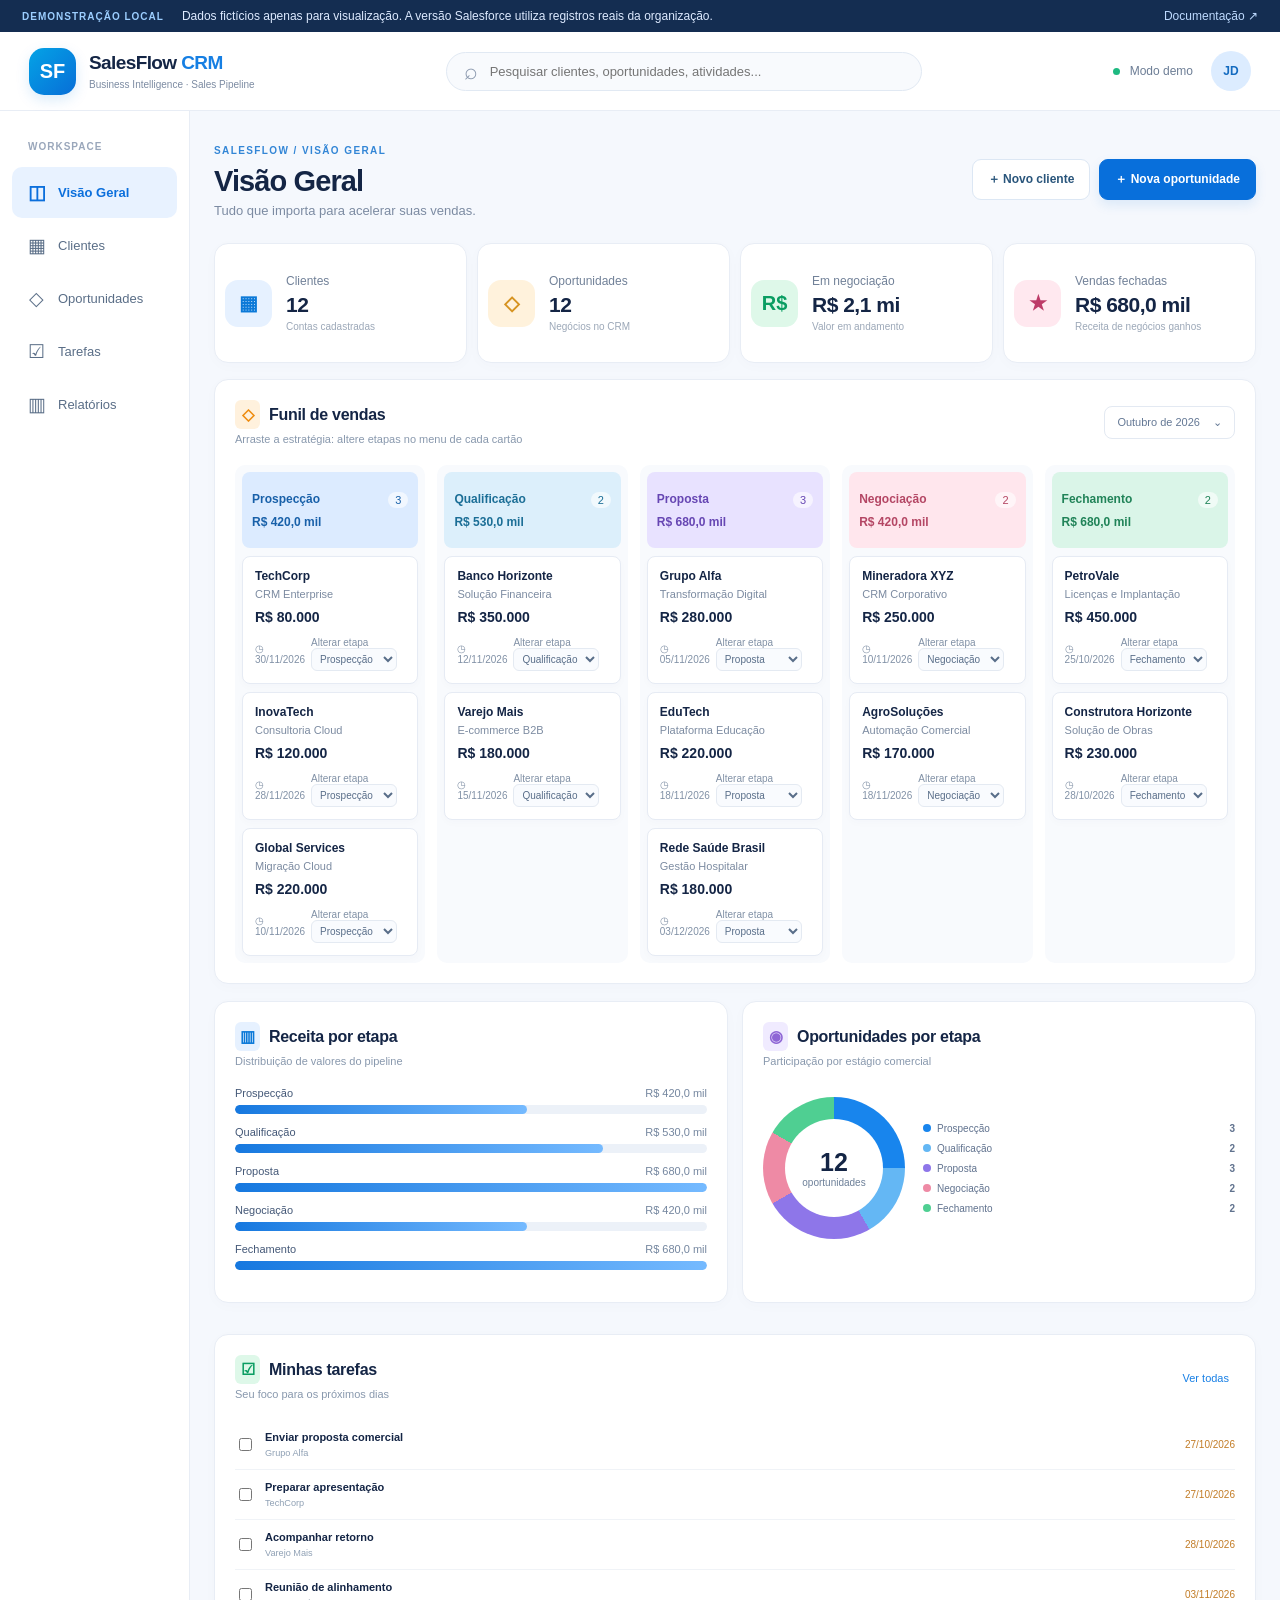
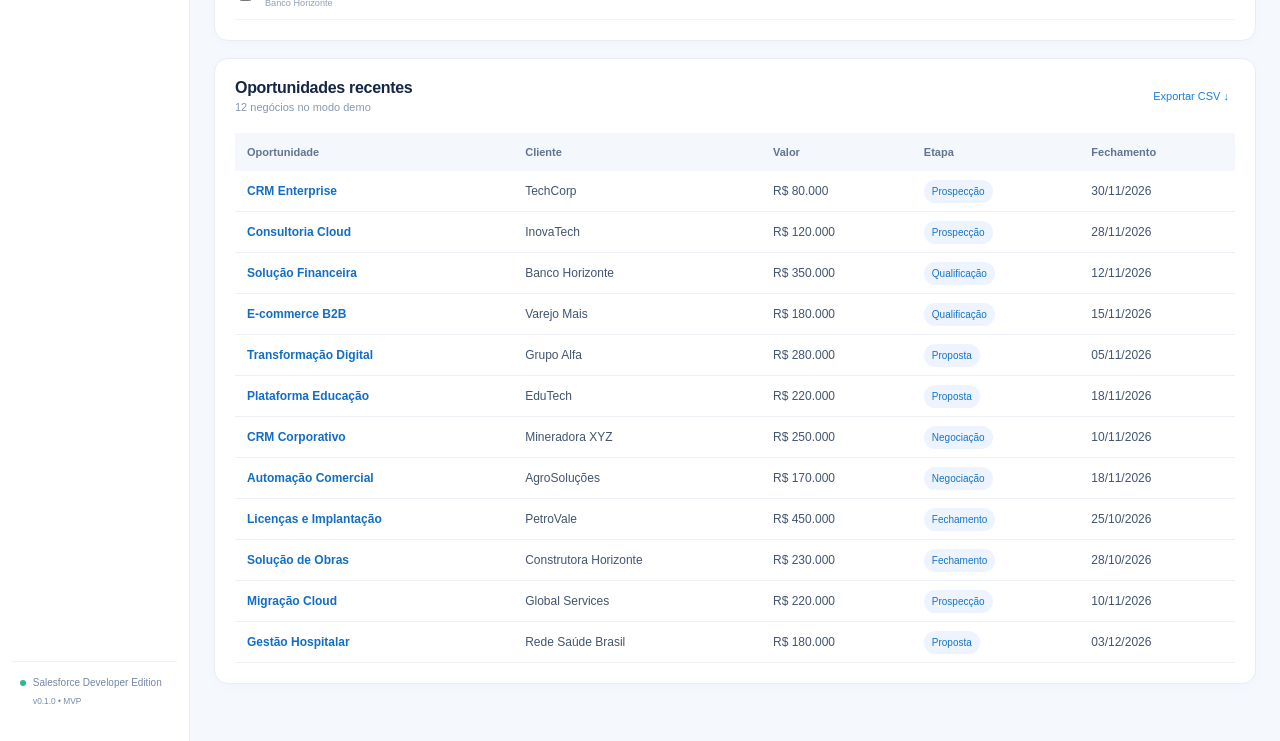
==== preview/index.html @ 6d13a54f "feat: bootstrap SalesFlow CRM Salesforce DX MVP" ====
<!doctype html>
<html lang="pt-BR">
<head>
<meta charset="utf-8"><meta name="viewport" content="width=device-width,initial-scale=1">
<title>SalesFlow CRM • Demonstração local</title>
<link rel="stylesheet" href="styles.css">
</head>
<body>
<div class="demo-bar"><strong>DEMONSTRAÇÃO LOCAL</strong><span>Dados fictícios apenas para visualização. A versão Salesforce utiliza registros reais da organização.</span><a href="../README.md" title="Leia o README">Documentação ↗</a></div>
<div class="shell">
 <header class="topbar"><div class="brand"><div class="brand-icon">SF</div><div><b>SalesFlow <em>CRM</em></b><small>Business Intelligence · Sales Pipeline</small></div></div><div class="search"><span>⌕</span><input id="search" placeholder="Pesquisar clientes, oportunidades, atividades..." aria-label="Pesquisar"></div><div class="top-actions"><span class="live"><i></i> Modo demo</span><button class="avatar" aria-label="Perfil de demonstração">JD</button></div></header>
 <div class="layout"><aside class="sidebar"><div class="menu-label">WORKSPACE</div><nav id="menu"><button class="nav active" data-view="dashboard"><span>◫</span> Visão Geral</button><button class="nav" data-view="accounts"><span>▦</span> Clientes</button><button class="nav" data-view="opportunities"><span>◇</span> Oportunidades</button><button class="nav" data-view="tasks"><span>☑</span> Tarefas</button><button class="nav" data-view="reports"><span>▥</span> Relatórios</button></nav><div class="nav-footer"><span class="hint-dot"></span> Salesforce Developer Edition <small>v0.1.0 • MVP</small></div></aside>
 <main class="main"><div class="heading"><div><span class="eyebrow">SALESFLOW / <span id="breadcrumb">DASHBOARD</span></span><h1 id="pageTitle">Visão Geral <span class="subtle-dot">✦</span></h1><p id="pageDescription">Tudo que importa para acelerar suas vendas.</p></div><div class="actions"><button class="btn secondary" id="newAccount">＋ Novo cliente</button><button class="btn primary" id="newOpportunity">＋ Nova oportunidade</button></div></div>
 <section class="stats" id="stats"><article class="stat"><div class="stat-icon blue">▦</div><div><p>Clientes</p><strong id="statAccounts">0</strong><small>Contas cadastradas</small></div></article><article class="stat"><div class="stat-icon amber">◇</div><div><p>Oportunidades</p><strong id="statOpps">0</strong><small>Negócios no CRM</small></div></article><article class="stat"><div class="stat-icon green">R$</div><div><p>Em negociação</p><strong id="statPipeline">—</strong><small>Valor em andamento</small></div></article><article class="stat"><div class="stat-icon pink">★</div><div><p>Vendas fechadas</p><strong id="statWon">—</strong><small>Receita de negócios ganhos</small></div></article></section>
 <section class="panel" id="boardPanel"><div class="panel-header"><div><h2><span class="title-icon orange">◇</span> Funil de vendas</h2><p>Arraste a estratégia: altere etapas no menu de cada cartão</p></div><span class="period">Outubro de 2026 <span>⌄</span></span></div><div id="board" class="board"></div></section>
 <div class="bottom" id="bottom"><section class="panel chart-panel"><div class="panel-header"><div><h2><span class="title-icon blue">▥</span> Receita por etapa</h2><p>Distribuição de valores do pipeline</p></div></div><div id="bars" class="bars"></div></section><section class="panel donut-panel"><div class="panel-header"><div><h2><span class="title-icon purple">◉</span> Oportunidades por etapa</h2><p>Participação por estágio comercial</p></div></div><div class="donut-wrapper"><div class="donut" id="donut"><div class="donut-center"><b id="donutTotal">0</b><small>oportunidades</small></div></div><div id="legend" class="legend"></div></div></section><section class="panel task-panel"><div class="panel-header"><div><h2><span class="title-icon green">☑</span> Minhas tarefas</h2><p>Seu foco para os próximos dias</p></div><button class="text-btn" id="seeTasks">Ver todas</button></div><div id="quickTasks"></div></section></div>
 <section class="panel records" id="records"><div class="panel-header"><div><h2 id="recordTitle">Oportunidades recentes</h2><p id="recordSubtitle">Registros de demonstração</p></div><button class="text-btn" id="exportCsv">Exportar CSV ↓</button></div><div class="table-wrap"><table id="recordsTable"><thead></thead><tbody></tbody></table></div></section>
 </main></div>
</div>
<dialog id="createModal"><form id="createForm"><div class="dialog-title"><h2 id="modalTitle">Nova oportunidade</h2><button type="button" class="close" id="closeModal" aria-label="Fechar">✕</button></div><div id="formFields"></div><div class="dialog-actions"><button type="button" class="btn secondary" id="cancelModal">Cancelar</button><button type="submit" class="btn primary">Salvar</button></div></form></dialog>
<div id="toast" role="status" aria-live="polite"></div>
<script src="app.js" defer></script>
</body></html>
---- preview/styles.css ----
:root{--navy:#142545;--text:#243651;--muted:#7c8ba2;--blue:#1377e5;--line:#e8edf5;--bg:#f5f8fd;--white:#fff}*{box-sizing:border-box}body{margin:0;background:var(--bg);font-family:Inter,'Segoe UI',Arial,sans-serif;color:var(--navy)}button,input,select{font:inherit}button{cursor:pointer}.demo-bar{background:#142d51;color:#ddeaff;padding:9px 22px;display:flex;align-items:center;gap:18px;font-size:12px}.demo-bar strong{letter-spacing:1px;font-size:10px;color:#9cceff}.demo-bar span{flex:1}.demo-bar a{color:#bedaff;text-decoration:none}.shell{margin:auto;max-width:1740px;background:var(--bg);min-height:100vh}.topbar{display:flex;align-items:center;gap:24px;justify-content:space-between;background:#fff;border-bottom:1px solid var(--line);height:79px;padding:0 29px}.brand{display:flex;align-items:center;gap:13px;min-width:210px}.brand-icon{display:grid;place-items:center;background:linear-gradient(135deg,#04a3e6,#086ed7);width:47px;height:47px;border-radius:15px;color:white;font-size:20px;font-weight:800;box-shadow:0 5px 14px #067cdb25}.brand b{display:block;font-size:19px;letter-spacing:-.6px}.brand em{font-style:normal;color:#167fe3}.brand small{font-size:10px;color:var(--muted);display:block;margin-top:5px}.search{width:39%;max-width:510px;border:1px solid #e1e9f3;border-radius:25px;padding:10px 17px;background:#f8fafd;display:flex;gap:10px;align-items:center}.search span{color:#8b99ae;font-size:23px;line-height:15px}.search input{width:100%;outline:0;border:0;background:transparent;font-size:13px;color:var(--text)}.top-actions{display:flex;align-items:center;gap:18px}.live{font-size:12px;color:#6c7d95;white-space:nowrap}.live i{display:inline-block;width:7px;height:7px;border-radius:100%;background:#1eb981;margin-right:6px}.avatar{width:40px;height:40px;border:0;border-radius:50%;background:#dcecff;color:#146bc0;font-size:12px;font-weight:800}.layout{display:grid;grid-template-columns:190px minmax(0,1fr)}.sidebar{background:#fff;border-right:1px solid var(--line);padding:30px 12px 20px;min-height:calc(100vh - 100px);display:flex;flex-direction:column}.menu-label{font-size:10px;font-weight:800;letter-spacing:1px;color:#9aa7bb;padding:0 16px 13px}.nav{width:100%;display:flex;align-items:center;gap:13px;text-align:left;border:0;background:none;color:#5a6e87;font-size:13px;border-radius:10px;padding:14px 16px;margin:2px 0}.nav span{font-size:19px;width:17px;text-align:center}.nav:hover{background:#eff6ff}.nav.active{background:#e8f2ff;color:#0b6fdc;font-weight:700}.nav-footer{margin-top:auto;color:#7387a5;padding:15px 8px;font-size:10px;border-top:1px solid #edf2f8}.nav-footer small{display:block;margin:8px 0 0 13px}.hint-dot{display:inline-block;width:6px;height:6px;border-radius:50%;background:#26bd8a;margin-right:4px}.main{padding:29px 24px 40px;min-width:0}.heading{display:flex;align-items:center;justify-content:space-between;gap:14px;margin-bottom:25px}.eyebrow{font-size:10px;letter-spacing:1.4px;color:#3386d6;font-weight:800}.heading h1{font-size:29px;letter-spacing:-.9px;margin:7px 0 5px}.subtle-dot{font-size:14px;color:#f2a637;vertical-align:top}.heading p{margin:0;color:var(--muted);font-size:13px}.actions{display:flex;gap:9px}.btn{border-radius:9px;padding:11px 15px;font-weight:700;font-size:12px;white-space:nowrap}.primary{color:white;background:#086fdb;border:1px solid #086fdb;box-shadow:0 5px 12px #1976d51e}.primary:hover{background:#045cba}.secondary{color:#29557b;background:white;border:1px solid #dce7f4}.secondary:hover{background:#f3f8ff}.stats{display:grid;grid-template-columns:repeat(4,minmax(0,1fr));gap:14px;margin-bottom:16px}.stat{min-height:120px;display:flex;align-items:center;gap:14px;background:#fff;padding:20px 18px;border:1px solid var(--line);border-radius:14px;box-shadow:0 3px 14px #18396105}.stat-icon{width:47px;height:47px;border-radius:13px;display:grid;place-items:center;flex-shrink:0;font-weight:900;font-size:20px}.blue{color:#0b79d8;background:#e6f1ff}.amber{color:#d69320;background:#fff2dc}.green{color:#0a9d62;background:#def8e9}.pink{color:#bd3b68;background:#ffe8ef}.stat p{margin:0 0 5px;color:#718198;font-size:12px}.stat strong{display:block;font-size:24px;letter-spacing:-.5px}.stat small{display:block;margin-top:4px;font-size:10px;color:#9ca8b8}.panel{background:#fff;border:1px solid var(--line);border-radius:14px;padding:20px;margin-bottom:17px;box-shadow:0 3px 14px #18396105}.panel-header{display:flex;align-items:center;justify-content:space-between;gap:13px;margin-bottom:20px}.panel-header h2{font-size:16px;letter-spacing:-.3px;margin:0 0 4px;display:flex;align-items:center;gap:9px}.panel-header p{font-size:11px;margin:0;color:#8898ad}.title-icon{display:inline-grid;place-items:center;padding:5px;border-radius:6px;font-size:16px;min-width:25px}.orange{color:#ee8b0f;background:#fff1dd}.purple{color:#8e66d5;background:#f0ebff}.period{border:1px solid #e3e9f2;border-radius:8px;padding:9px 12px;color:#647895;font-size:11px;white-space:nowrap}.period span{padding-left:10px}.board{display:grid;grid-template-columns:repeat(5,minmax(0,1fr));gap:12px;align-items:stretch;min-height:287px}.column{background:#f8fafd;border-radius:10px;padding:7px;min-width:0}.column-head{padding:10px;border-radius:8px;min-height:76px;display:flex;flex-wrap:wrap;justify-content:space-between;gap:3px 6px;align-content:center}.column-head strong{font-size:12px}.column-head .count{font-size:11px;border-radius:10px;padding:2px 7px;background:#fff9}.column-head small{font-size:12px;font-weight:700;width:100%;margin-top:4px}.stage0 .column-head{background:#dcebff;color:#1860a9}.stage1 .column-head{background:#dceffb;color:#1b6e96}.stage2 .column-head{background:#e8e2ff;color:#6646b3}.stage3 .column-head{background:#ffe6ed;color:#b44664}.stage4 .column-head{background:#daf5e8;color:#208358}.opp-card{margin-top:8px;border:1px solid #e6ebf4;background:white;padding:12px;border-radius:8px;min-height:101px;box-shadow:0 3px 9px #14365705}.opp-card b{font-size:12px;display:block;margin-bottom:5px;white-space:nowrap;overflow:hidden;text-overflow:ellipsis}.opp-card p{color:#7c8ba1;font-size:11px;margin:0 0 6px;min-height:15px;white-space:nowrap;overflow:hidden;text-overflow:ellipsis}.opp-card strong{display:block;font-size:14px}.opp-footer{display:flex;align-items:center;justify-content:space-between;gap:6px;margin-top:12px;color:#8191a6;font-size:10px}.opp-footer select{font-size:10px;border:1px solid #e4eaf2;background:#f9fbfe;border-radius:6px;color:#596e89;padding:4px;max-width:87px}.bottom{display:grid;grid-template-columns:1.2fr .95fr 1.1fr;gap:14px}.bottom .panel{margin-bottom:17px;min-height:245px}.bar-item{margin:12px 0}.bar-label{display:flex;justify-content:space-between;gap:12px;font-size:11px;color:#445877;margin-bottom:6px}.bar-label span:last-child{color:#74869f}.bar-track{height:9px;border-radius:10px;background:#ecf1f8;overflow:hidden}.bar-fill{height:100%;border-radius:10px;background:linear-gradient(90deg,#1678df,#75baff)}.donut-wrapper{display:flex;align-items:center;gap:18px;margin-top:30px}.donut{position:relative;flex-shrink:0;width:142px;height:142px;border-radius:50%;background:conic-gradient(#ddd 0 100%);display:grid;place-items:center}.donut-center{width:98px;height:98px;border-radius:50%;background:white;display:flex;align-items:center;justify-content:center;flex-direction:column}.donut-center b{font-size:25px}.donut-center small{font-size:10px;color:#6c7f98}.legend{flex:1;min-width:0}.legend-item{display:flex;align-items:center;justify-content:space-between;gap:6px;margin:9px 0;font-size:10px;color:#60728e}.legend-item .legend-name{display:flex;align-items:center;gap:6px;min-width:0}.legend-item .legend-name span:last-child{white-space:nowrap;overflow:hidden;text-overflow:ellipsis}.color-dot{width:8px;height:8px;flex-shrink:0;border-radius:50%}.task-list-item{display:flex;align-items:center;gap:10px;padding:11px 0;border-bottom:1px solid #f0f3f7;font-size:11px}.task-list-item input{accent-color:#1378d7}.task-detail{flex:1;min-width:0}.task-detail b{display:block;white-space:nowrap;overflow:hidden;text-overflow:ellipsis}.task-detail small{display:block;color:#8fa0b4;margin-top:5px}.task-date{color:#c27c26;font-size:10px;white-space:nowrap}.text-btn{color:#177fe5;background:none;border:0;font-size:11px}.table-wrap{overflow-x:auto}table{border-collapse:collapse;width:100%;font-size:12px}thead{background:#f4f7fc}th{text-align:left;color:#62748f;padding:13px 12px;font-size:11px}td{padding:13px 12px;border-bottom:1px solid #edf1f6;color:#42546f}td:first-child{font-weight:700;color:#126dc5}.table-pill{background:#edf4ff;color:#1674cc;border-radius:20px;padding:6px 8px;font-size:10px}.empty{color:#8795a8;text-align:center;padding:23px 10px;font-size:12px}dialog{border:0;padding:0;border-radius:16px;width:min(92vw,480px);box-shadow:0 20px 80px #13274b40}dialog::backdrop{background:#081b3890}.dialog-title{display:flex;align-items:center;justify-content:space-between;padding:22px 25px 15px;border-bottom:1px solid var(--line)}.dialog-title h2{font-size:19px;margin:0}.close{border:0;background:none;font-size:18px;color:#8192a9}.form-body{padding:21px 25px;display:grid;gap:14px}.form-body label{font-size:12px;font-weight:700;color:#475c77;display:block}.form-body input,.form-body select{width:100%;margin-top:7px;padding:11px;border-radius:8px;border:1px solid #dfe7f2;color:#243956;background:white;outline-color:#167de5}.dialog-actions{padding:16px 25px 22px;display:flex;justify-content:flex-end;gap:9px;border-top:1px solid var(--line)}#toast{position:fixed;bottom:22px;right:24px;background:#123c6b;color:white;padding:12px 18px;border-radius:9px;font-size:12px;box-shadow:0 10px 30px #122c4c30;opacity:0;transition:opacity .25s;pointer-events:none}#toast.show{opacity:1}@media(max-width:1380px){.board{grid-template-columns:repeat(5,minmax(175px,1fr));overflow-x:auto}.bottom{grid-template-columns:1fr 1fr}.task-panel{grid-column:1/-1}.stats{gap:10px}.stat{padding:15px 10px}.stat strong{font-size:21px}}@media(max-width:850px){.layout{grid-template-columns:1fr}.sidebar{min-height:auto;padding:6px;display:block;border-right:0;border-bottom:1px solid var(--line)}.sidebar nav{display:flex;overflow-x:auto}.sidebar .menu-label,.nav-footer{display:none}.nav{white-space:nowrap;width:auto;margin-right:4px;padding:10px}.topbar{padding:12px;flex-wrap:wrap;height:auto}.search{order:3;width:100%;max-width:none}.main{padding:19px 12px}.heading{align-items:start;flex-direction:column}.stats{grid-template-columns:1fr 1fr}.bottom{grid-template-columns:1fr}.task-panel{grid-column:auto}.board{grid-template-columns:repeat(5,minmax(185px,1fr))}.donut-wrapper{justify-content:center}.demo-bar{flex-wrap:wrap;gap:6px}}@media(max-width:450px){.stat-icon{width:32px;height:32px;font-size:13px}.stat{gap:7px}.stat strong{font-size:19px}.brand small,.top-actions .live{display:none}.actions{flex-wrap:wrap}.panel{padding:14px}}
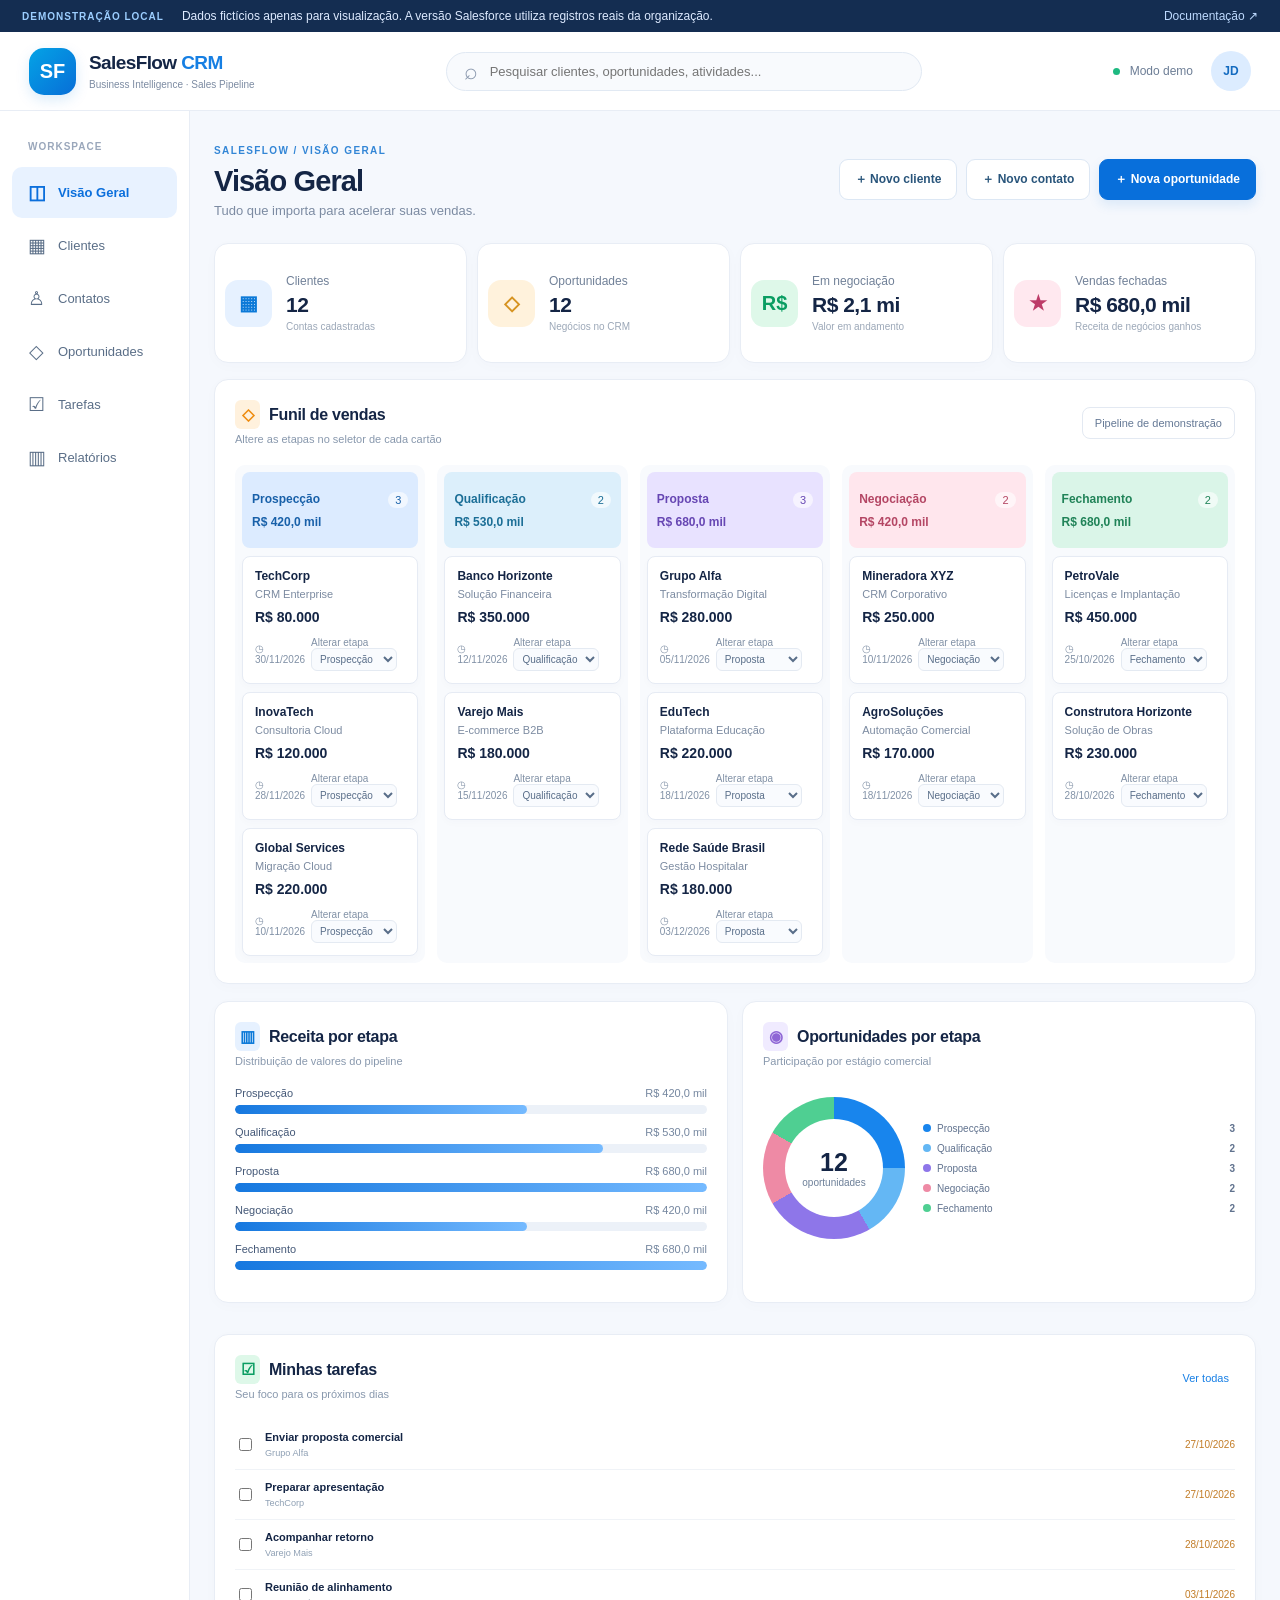
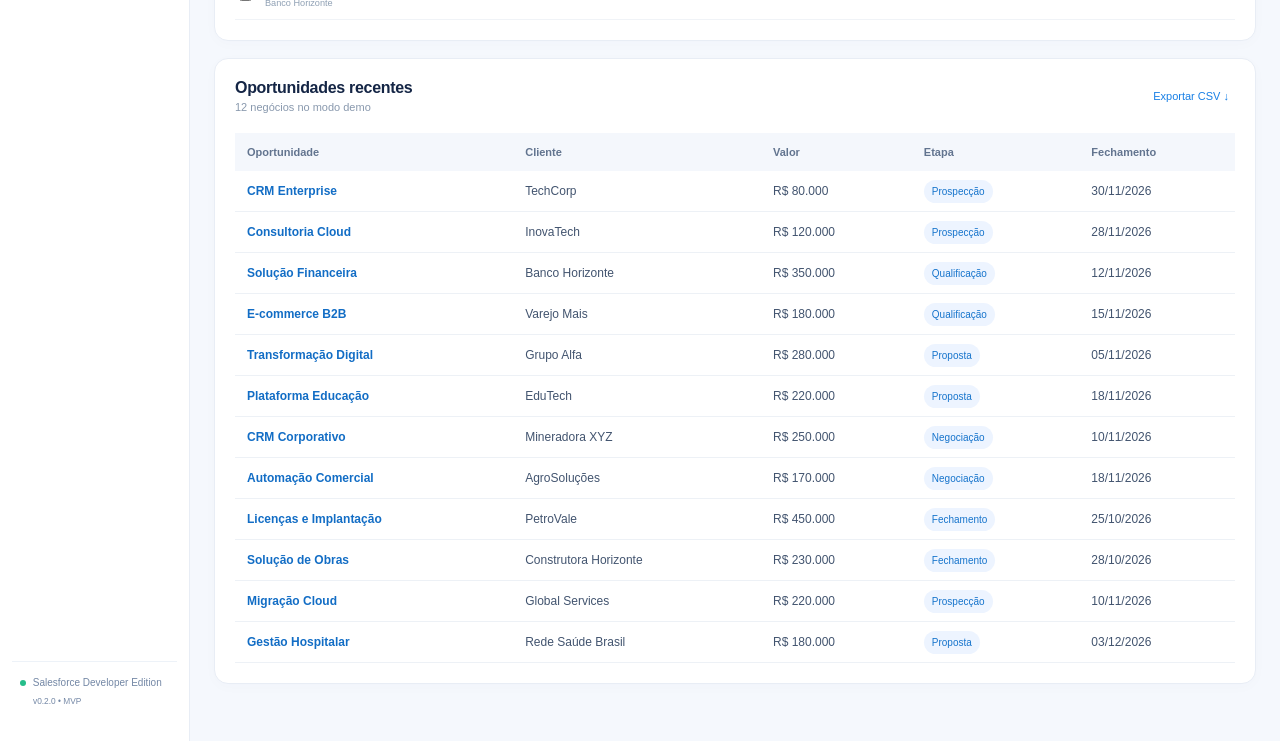
==== commit 15a26eb4: "feat(crm): add opportunity search filters and pagination" ====
--- a/preview/index.html
+++ b/preview/index.html
@@ -9,12 +9,12 @@
 <div class="demo-bar"><strong>DEMONSTRAÇÃO LOCAL</strong><span>Dados fictícios apenas para visualização. A versão Salesforce utiliza registros reais da organização.</span><a href="../README.md" title="Leia o README">Documentação ↗</a></div>
 <div class="shell">
  <header class="topbar"><div class="brand"><div class="brand-icon">SF</div><div><b>SalesFlow <em>CRM</em></b><small>Business Intelligence · Sales Pipeline</small></div></div><div class="search"><span>⌕</span><input id="search" placeholder="Pesquisar clientes, oportunidades, atividades..." aria-label="Pesquisar"></div><div class="top-actions"><span class="live"><i></i> Modo demo</span><button class="avatar" aria-label="Perfil de demonstração">JD</button></div></header>
- <div class="layout"><aside class="sidebar"><div class="menu-label">WORKSPACE</div><nav id="menu"><button class="nav active" data-view="dashboard"><span>◫</span> Visão Geral</button><button class="nav" data-view="accounts"><span>▦</span> Clientes</button><button class="nav" data-view="opportunities"><span>◇</span> Oportunidades</button><button class="nav" data-view="tasks"><span>☑</span> Tarefas</button><button class="nav" data-view="reports"><span>▥</span> Relatórios</button></nav><div class="nav-footer"><span class="hint-dot"></span> Salesforce Developer Edition <small>v0.1.0 • MVP</small></div></aside>
- <main class="main"><div class="heading"><div><span class="eyebrow">SALESFLOW / <span id="breadcrumb">DASHBOARD</span></span><h1 id="pageTitle">Visão Geral <span class="subtle-dot">✦</span></h1><p id="pageDescription">Tudo que importa para acelerar suas vendas.</p></div><div class="actions"><button class="btn secondary" id="newAccount">＋ Novo cliente</button><button class="btn primary" id="newOpportunity">＋ Nova oportunidade</button></div></div>
+ <div class="layout"><aside class="sidebar"><div class="menu-label">WORKSPACE</div><nav id="menu"><button class="nav active" data-view="dashboard"><span>◫</span> Visão Geral</button><button class="nav" data-view="accounts"><span>▦</span> Clientes</button><button class="nav" data-view="contacts"><span>♙</span> Contatos</button><button class="nav" data-view="opportunities"><span>◇</span> Oportunidades</button><button class="nav" data-view="tasks"><span>☑</span> Tarefas</button><button class="nav" data-view="reports"><span>▥</span> Relatórios</button></nav><div class="nav-footer"><span class="hint-dot"></span> Salesforce Developer Edition <small>v0.2.0 • MVP</small></div></aside>
+ <main class="main"><div class="heading"><div><span class="eyebrow">SALESFLOW / <span id="breadcrumb">DASHBOARD</span></span><h1 id="pageTitle">Visão Geral <span class="subtle-dot">✦</span></h1><p id="pageDescription">Tudo que importa para acelerar suas vendas.</p></div><div class="actions"><button class="btn secondary" id="newAccount">＋ Novo cliente</button><button class="btn secondary" id="newContact">＋ Novo contato</button><button class="btn primary" id="newOpportunity">＋ Nova oportunidade</button></div></div>
  <section class="stats" id="stats"><article class="stat"><div class="stat-icon blue">▦</div><div><p>Clientes</p><strong id="statAccounts">0</strong><small>Contas cadastradas</small></div></article><article class="stat"><div class="stat-icon amber">◇</div><div><p>Oportunidades</p><strong id="statOpps">0</strong><small>Negócios no CRM</small></div></article><article class="stat"><div class="stat-icon green">R$</div><div><p>Em negociação</p><strong id="statPipeline">—</strong><small>Valor em andamento</small></div></article><article class="stat"><div class="stat-icon pink">★</div><div><p>Vendas fechadas</p><strong id="statWon">—</strong><small>Receita de negócios ganhos</small></div></article></section>
- <section class="panel" id="boardPanel"><div class="panel-header"><div><h2><span class="title-icon orange">◇</span> Funil de vendas</h2><p>Arraste a estratégia: altere etapas no menu de cada cartão</p></div><span class="period">Outubro de 2026 <span>⌄</span></span></div><div id="board" class="board"></div></section>
+ <section class="panel" id="boardPanel"><div class="panel-header"><div><h2><span class="title-icon orange">◇</span> Funil de vendas</h2><p>Altere as etapas no seletor de cada cartão</p></div><span class="period">Pipeline de demonstração</span></div><div id="board" class="board"></div></section>
  <div class="bottom" id="bottom"><section class="panel chart-panel"><div class="panel-header"><div><h2><span class="title-icon blue">▥</span> Receita por etapa</h2><p>Distribuição de valores do pipeline</p></div></div><div id="bars" class="bars"></div></section><section class="panel donut-panel"><div class="panel-header"><div><h2><span class="title-icon purple">◉</span> Oportunidades por etapa</h2><p>Participação por estágio comercial</p></div></div><div class="donut-wrapper"><div class="donut" id="donut"><div class="donut-center"><b id="donutTotal">0</b><small>oportunidades</small></div></div><div id="legend" class="legend"></div></div></section><section class="panel task-panel"><div class="panel-header"><div><h2><span class="title-icon green">☑</span> Minhas tarefas</h2><p>Seu foco para os próximos dias</p></div><button class="text-btn" id="seeTasks">Ver todas</button></div><div id="quickTasks"></div></section></div>
- <section class="panel records" id="records"><div class="panel-header"><div><h2 id="recordTitle">Oportunidades recentes</h2><p id="recordSubtitle">Registros de demonstração</p></div><button class="text-btn" id="exportCsv">Exportar CSV ↓</button></div><div class="table-wrap"><table id="recordsTable"><thead></thead><tbody></tbody></table></div></section>
+ <section class="panel records" id="records"><div class="panel-header"><div><h2 id="recordTitle">Oportunidades recentes</h2><p id="recordSubtitle">Registros de demonstração</p></div><div class="records-actions"><label id="stageFilterWrap" hidden>Etapa <select id="stageFilter" aria-label="Filtrar oportunidades por etapa"></select></label><button class="text-btn" id="exportCsv">Exportar CSV ↓</button></div></div><div class="table-wrap"><table id="recordsTable"><thead></thead><tbody></tbody></table></div></section>
  </main></div>
 </div>
 <dialog id="createModal"><form id="createForm"><div class="dialog-title"><h2 id="modalTitle">Nova oportunidade</h2><button type="button" class="close" id="closeModal" aria-label="Fechar">✕</button></div><div id="formFields"></div><div class="dialog-actions"><button type="button" class="btn secondary" id="cancelModal">Cancelar</button><button type="submit" class="btn primary">Salvar</button></div></form></dialog>
--- a/preview/styles.css
+++ b/preview/styles.css
@@ -1 +1,6 @@
 :root{--navy:#142545;--text:#243651;--muted:#7c8ba2;--blue:#1377e5;--line:#e8edf5;--bg:#f5f8fd;--white:#fff}*{box-sizing:border-box}body{margin:0;background:var(--bg);font-family:Inter,'Segoe UI',Arial,sans-serif;color:var(--navy)}button,input,select{font:inherit}button{cursor:pointer}.demo-bar{background:#142d51;color:#ddeaff;padding:9px 22px;display:flex;align-items:center;gap:18px;font-size:12px}.demo-bar strong{letter-spacing:1px;font-size:10px;color:#9cceff}.demo-bar span{flex:1}.demo-bar a{color:#bedaff;text-decoration:none}.shell{margin:auto;max-width:1740px;background:var(--bg);min-height:100vh}.topbar{display:flex;align-items:center;gap:24px;justify-content:space-between;background:#fff;border-bottom:1px solid var(--line);height:79px;padding:0 29px}.brand{display:flex;align-items:center;gap:13px;min-width:210px}.brand-icon{display:grid;place-items:center;background:linear-gradient(135deg,#04a3e6,#086ed7);width:47px;height:47px;border-radius:15px;color:white;font-size:20px;font-weight:800;box-shadow:0 5px 14px #067cdb25}.brand b{display:block;font-size:19px;letter-spacing:-.6px}.brand em{font-style:normal;color:#167fe3}.brand small{font-size:10px;color:var(--muted);display:block;margin-top:5px}.search{width:39%;max-width:510px;border:1px solid #e1e9f3;border-radius:25px;padding:10px 17px;background:#f8fafd;display:flex;gap:10px;align-items:center}.search span{color:#8b99ae;font-size:23px;line-height:15px}.search input{width:100%;outline:0;border:0;background:transparent;font-size:13px;color:var(--text)}.top-actions{display:flex;align-items:center;gap:18px}.live{font-size:12px;color:#6c7d95;white-space:nowrap}.live i{display:inline-block;width:7px;height:7px;border-radius:100%;background:#1eb981;margin-right:6px}.avatar{width:40px;height:40px;border:0;border-radius:50%;background:#dcecff;color:#146bc0;font-size:12px;font-weight:800}.layout{display:grid;grid-template-columns:190px minmax(0,1fr)}.sidebar{background:#fff;border-right:1px solid var(--line);padding:30px 12px 20px;min-height:calc(100vh - 100px);display:flex;flex-direction:column}.menu-label{font-size:10px;font-weight:800;letter-spacing:1px;color:#9aa7bb;padding:0 16px 13px}.nav{width:100%;display:flex;align-items:center;gap:13px;text-align:left;border:0;background:none;color:#5a6e87;font-size:13px;border-radius:10px;padding:14px 16px;margin:2px 0}.nav span{font-size:19px;width:17px;text-align:center}.nav:hover{background:#eff6ff}.nav.active{background:#e8f2ff;color:#0b6fdc;font-weight:700}.nav-footer{margin-top:auto;color:#7387a5;padding:15px 8px;font-size:10px;border-top:1px solid #edf2f8}.nav-footer small{display:block;margin:8px 0 0 13px}.hint-dot{display:inline-block;width:6px;height:6px;border-radius:50%;background:#26bd8a;margin-right:4px}.main{padding:29px 24px 40px;min-width:0}.heading{display:flex;align-items:center;justify-content:space-between;gap:14px;margin-bottom:25px}.eyebrow{font-size:10px;letter-spacing:1.4px;color:#3386d6;font-weight:800}.heading h1{font-size:29px;letter-spacing:-.9px;margin:7px 0 5px}.subtle-dot{font-size:14px;color:#f2a637;vertical-align:top}.heading p{margin:0;color:var(--muted);font-size:13px}.actions{display:flex;gap:9px}.btn{border-radius:9px;padding:11px 15px;font-weight:700;font-size:12px;white-space:nowrap}.primary{color:white;background:#086fdb;border:1px solid #086fdb;box-shadow:0 5px 12px #1976d51e}.primary:hover{background:#045cba}.secondary{color:#29557b;background:white;border:1px solid #dce7f4}.secondary:hover{background:#f3f8ff}.stats{display:grid;grid-template-columns:repeat(4,minmax(0,1fr));gap:14px;margin-bottom:16px}.stat{min-height:120px;display:flex;align-items:center;gap:14px;background:#fff;padding:20px 18px;border:1px solid var(--line);border-radius:14px;box-shadow:0 3px 14px #18396105}.stat-icon{width:47px;height:47px;border-radius:13px;display:grid;place-items:center;flex-shrink:0;font-weight:900;font-size:20px}.blue{color:#0b79d8;background:#e6f1ff}.amber{color:#d69320;background:#fff2dc}.green{color:#0a9d62;background:#def8e9}.pink{color:#bd3b68;background:#ffe8ef}.stat p{margin:0 0 5px;color:#718198;font-size:12px}.stat strong{display:block;font-size:24px;letter-spacing:-.5px}.stat small{display:block;margin-top:4px;font-size:10px;color:#9ca8b8}.panel{background:#fff;border:1px solid var(--line);border-radius:14px;padding:20px;margin-bottom:17px;box-shadow:0 3px 14px #18396105}.panel-header{display:flex;align-items:center;justify-content:space-between;gap:13px;margin-bottom:20px}.panel-header h2{font-size:16px;letter-spacing:-.3px;margin:0 0 4px;display:flex;align-items:center;gap:9px}.panel-header p{font-size:11px;margin:0;color:#8898ad}.title-icon{display:inline-grid;place-items:center;padding:5px;border-radius:6px;font-size:16px;min-width:25px}.orange{color:#ee8b0f;background:#fff1dd}.purple{color:#8e66d5;background:#f0ebff}.period{border:1px solid #e3e9f2;border-radius:8px;padding:9px 12px;color:#647895;font-size:11px;white-space:nowrap}.period span{padding-left:10px}.board{display:grid;grid-template-columns:repeat(5,minmax(0,1fr));gap:12px;align-items:stretch;min-height:287px}.column{background:#f8fafd;border-radius:10px;padding:7px;min-width:0}.column-head{padding:10px;border-radius:8px;min-height:76px;display:flex;flex-wrap:wrap;justify-content:space-between;gap:3px 6px;align-content:center}.column-head strong{font-size:12px}.column-head .count{font-size:11px;border-radius:10px;padding:2px 7px;background:#fff9}.column-head small{font-size:12px;font-weight:700;width:100%;margin-top:4px}.stage0 .column-head{background:#dcebff;color:#1860a9}.stage1 .column-head{background:#dceffb;color:#1b6e96}.stage2 .column-head{background:#e8e2ff;color:#6646b3}.stage3 .column-head{background:#ffe6ed;color:#b44664}.stage4 .column-head{background:#daf5e8;color:#208358}.opp-card{margin-top:8px;border:1px solid #e6ebf4;background:white;padding:12px;border-radius:8px;min-height:101px;box-shadow:0 3px 9px #14365705}.opp-card b{font-size:12px;display:block;margin-bottom:5px;white-space:nowrap;overflow:hidden;text-overflow:ellipsis}.opp-card p{color:#7c8ba1;font-size:11px;margin:0 0 6px;min-height:15px;white-space:nowrap;overflow:hidden;text-overflow:ellipsis}.opp-card strong{display:block;font-size:14px}.opp-footer{display:flex;align-items:center;justify-content:space-between;gap:6px;margin-top:12px;color:#8191a6;font-size:10px}.opp-footer select{font-size:10px;border:1px solid #e4eaf2;background:#f9fbfe;border-radius:6px;color:#596e89;padding:4px;max-width:87px}.bottom{display:grid;grid-template-columns:1.2fr .95fr 1.1fr;gap:14px}.bottom .panel{margin-bottom:17px;min-height:245px}.bar-item{margin:12px 0}.bar-label{display:flex;justify-content:space-between;gap:12px;font-size:11px;color:#445877;margin-bottom:6px}.bar-label span:last-child{color:#74869f}.bar-track{height:9px;border-radius:10px;background:#ecf1f8;overflow:hidden}.bar-fill{height:100%;border-radius:10px;background:linear-gradient(90deg,#1678df,#75baff)}.donut-wrapper{display:flex;align-items:center;gap:18px;margin-top:30px}.donut{position:relative;flex-shrink:0;width:142px;height:142px;border-radius:50%;background:conic-gradient(#ddd 0 100%);display:grid;place-items:center}.donut-center{width:98px;height:98px;border-radius:50%;background:white;display:flex;align-items:center;justify-content:center;flex-direction:column}.donut-center b{font-size:25px}.donut-center small{font-size:10px;color:#6c7f98}.legend{flex:1;min-width:0}.legend-item{display:flex;align-items:center;justify-content:space-between;gap:6px;margin:9px 0;font-size:10px;color:#60728e}.legend-item .legend-name{display:flex;align-items:center;gap:6px;min-width:0}.legend-item .legend-name span:last-child{white-space:nowrap;overflow:hidden;text-overflow:ellipsis}.color-dot{width:8px;height:8px;flex-shrink:0;border-radius:50%}.task-list-item{display:flex;align-items:center;gap:10px;padding:11px 0;border-bottom:1px solid #f0f3f7;font-size:11px}.task-list-item input{accent-color:#1378d7}.task-detail{flex:1;min-width:0}.task-detail b{display:block;white-space:nowrap;overflow:hidden;text-overflow:ellipsis}.task-detail small{display:block;color:#8fa0b4;margin-top:5px}.task-date{color:#c27c26;font-size:10px;white-space:nowrap}.text-btn{color:#177fe5;background:none;border:0;font-size:11px}.table-wrap{overflow-x:auto}table{border-collapse:collapse;width:100%;font-size:12px}thead{background:#f4f7fc}th{text-align:left;color:#62748f;padding:13px 12px;font-size:11px}td{padding:13px 12px;border-bottom:1px solid #edf1f6;color:#42546f}td:first-child{font-weight:700;color:#126dc5}.table-pill{background:#edf4ff;color:#1674cc;border-radius:20px;padding:6px 8px;font-size:10px}.empty{color:#8795a8;text-align:center;padding:23px 10px;font-size:12px}dialog{border:0;padding:0;border-radius:16px;width:min(92vw,480px);box-shadow:0 20px 80px #13274b40}dialog::backdrop{background:#081b3890}.dialog-title{display:flex;align-items:center;justify-content:space-between;padding:22px 25px 15px;border-bottom:1px solid var(--line)}.dialog-title h2{font-size:19px;margin:0}.close{border:0;background:none;font-size:18px;color:#8192a9}.form-body{padding:21px 25px;display:grid;gap:14px}.form-body label{font-size:12px;font-weight:700;color:#475c77;display:block}.form-body input,.form-body select{width:100%;margin-top:7px;padding:11px;border-radius:8px;border:1px solid #dfe7f2;color:#243956;background:white;outline-color:#167de5}.dialog-actions{padding:16px 25px 22px;display:flex;justify-content:flex-end;gap:9px;border-top:1px solid var(--line)}#toast{position:fixed;bottom:22px;right:24px;background:#123c6b;color:white;padding:12px 18px;border-radius:9px;font-size:12px;box-shadow:0 10px 30px #122c4c30;opacity:0;transition:opacity .25s;pointer-events:none}#toast.show{opacity:1}@media(max-width:1380px){.board{grid-template-columns:repeat(5,minmax(175px,1fr));overflow-x:auto}.bottom{grid-template-columns:1fr 1fr}.task-panel{grid-column:1/-1}.stats{gap:10px}.stat{padding:15px 10px}.stat strong{font-size:21px}}@media(max-width:850px){.layout{grid-template-columns:1fr}.sidebar{min-height:auto;padding:6px;display:block;border-right:0;border-bottom:1px solid var(--line)}.sidebar nav{display:flex;overflow-x:auto}.sidebar .menu-label,.nav-footer{display:none}.nav{white-space:nowrap;width:auto;margin-right:4px;padding:10px}.topbar{padding:12px;flex-wrap:wrap;height:auto}.search{order:3;width:100%;max-width:none}.main{padding:19px 12px}.heading{align-items:start;flex-direction:column}.stats{grid-template-columns:1fr 1fr}.bottom{grid-template-columns:1fr}.task-panel{grid-column:auto}.board{grid-template-columns:repeat(5,minmax(185px,1fr))}.donut-wrapper{justify-content:center}.demo-bar{flex-wrap:wrap;gap:6px}}@media(max-width:450px){.stat-icon{width:32px;height:32px;font-size:13px}.stat{gap:7px}.stat strong{font-size:19px}.brand small,.top-actions .live{display:none}.actions{flex-wrap:wrap}.panel{padding:14px}}
+
+/* v0.2.0: contatos e filtro de oportunidades */
+.records-actions { display:flex; gap:15px; align-items:center; flex-wrap:wrap; }
+#stageFilterWrap { font-size:12px; font-weight:600; color:#52617a; }
+#stageFilterWrap select { margin-left:7px; padding:8px 10px; border:1px solid #d9e3ee; background:white; border-radius:8px; color:#213651; max-width:200px; }
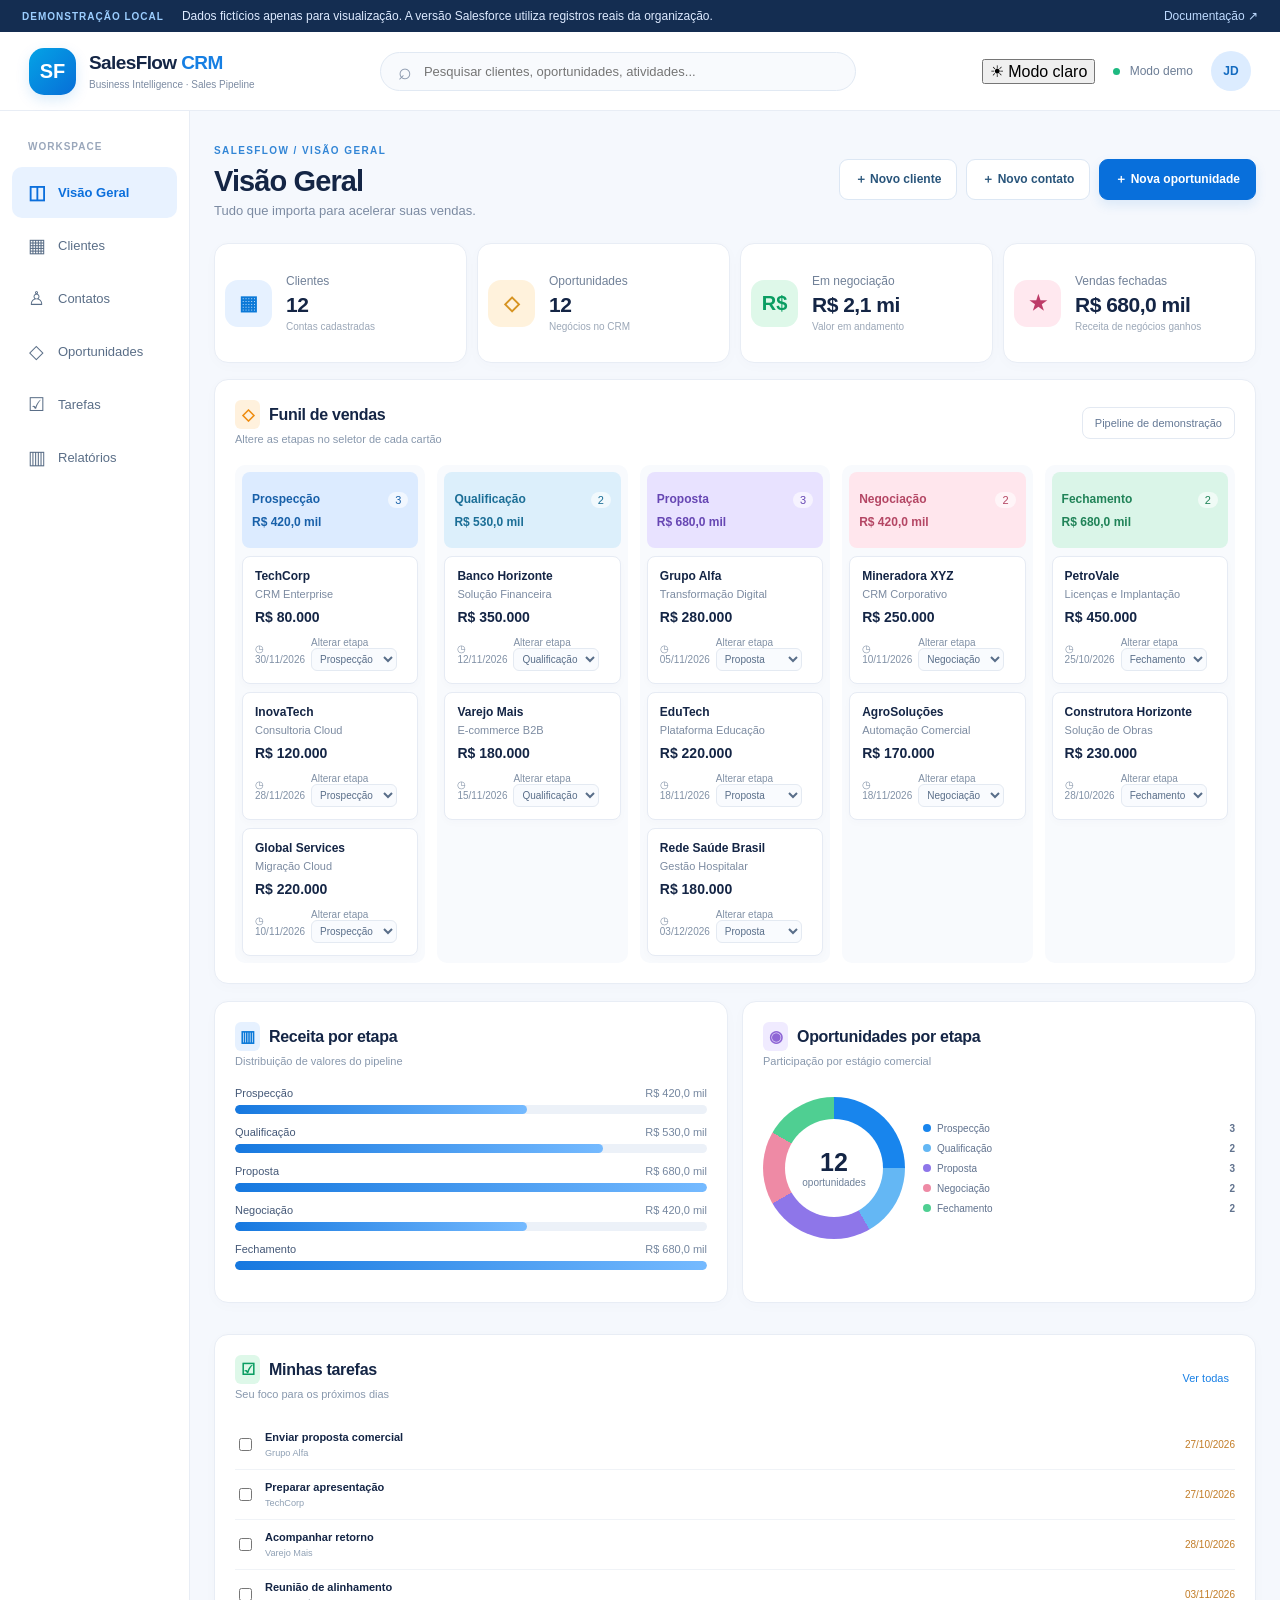
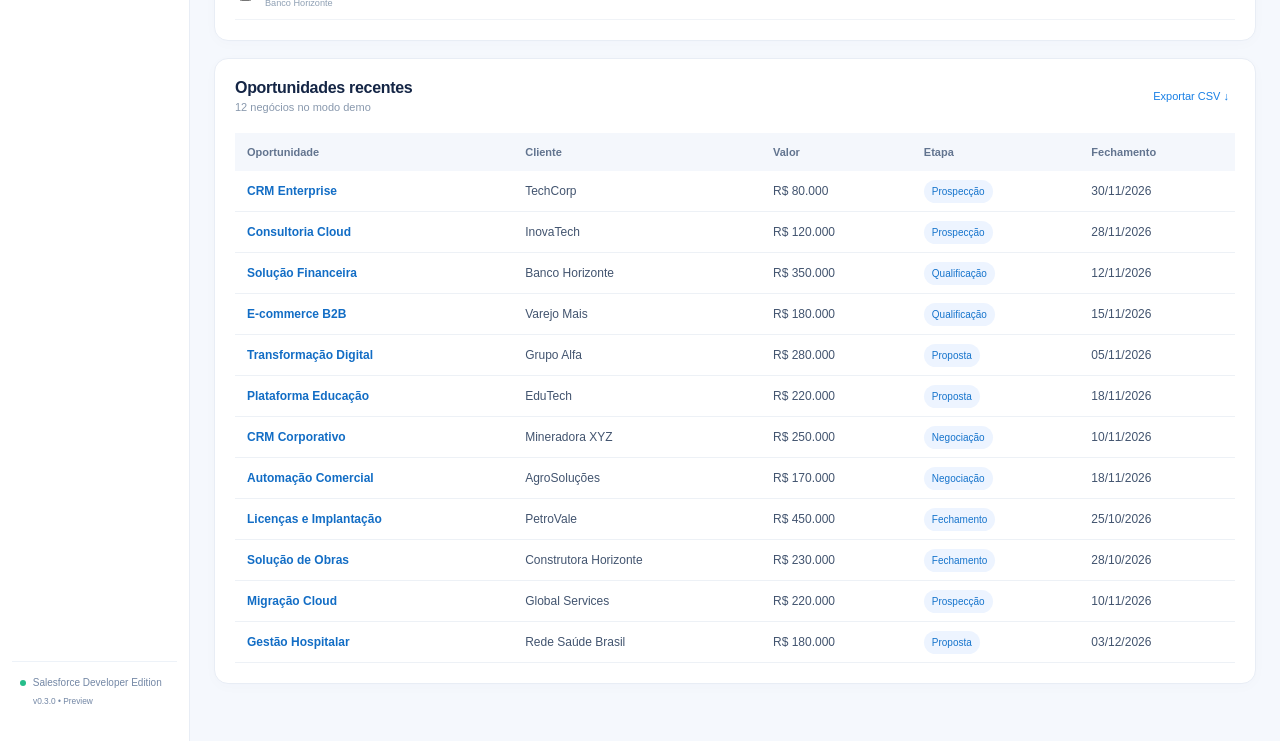
==== commit db14216f: "feat(preview): enable persistent dark mode in local demo" ====
--- a/preview/index.html
+++ b/preview/index.html
@@ -5,11 +5,11 @@
 <title>SalesFlow CRM • Demonstração local</title>
 <link rel="stylesheet" href="styles.css">
 </head>
-<body>
+<body class="theme-dark">
 <div class="demo-bar"><strong>DEMONSTRAÇÃO LOCAL</strong><span>Dados fictícios apenas para visualização. A versão Salesforce utiliza registros reais da organização.</span><a href="../README.md" title="Leia o README">Documentação ↗</a></div>
 <div class="shell">
- <header class="topbar"><div class="brand"><div class="brand-icon">SF</div><div><b>SalesFlow <em>CRM</em></b><small>Business Intelligence · Sales Pipeline</small></div></div><div class="search"><span>⌕</span><input id="search" placeholder="Pesquisar clientes, oportunidades, atividades..." aria-label="Pesquisar"></div><div class="top-actions"><span class="live"><i></i> Modo demo</span><button class="avatar" aria-label="Perfil de demonstração">JD</button></div></header>
- <div class="layout"><aside class="sidebar"><div class="menu-label">WORKSPACE</div><nav id="menu"><button class="nav active" data-view="dashboard"><span>◫</span> Visão Geral</button><button class="nav" data-view="accounts"><span>▦</span> Clientes</button><button class="nav" data-view="contacts"><span>♙</span> Contatos</button><button class="nav" data-view="opportunities"><span>◇</span> Oportunidades</button><button class="nav" data-view="tasks"><span>☑</span> Tarefas</button><button class="nav" data-view="reports"><span>▥</span> Relatórios</button></nav><div class="nav-footer"><span class="hint-dot"></span> Salesforce Developer Edition <small>v0.2.0 • MVP</small></div></aside>
+ <header class="topbar"><div class="brand"><div class="brand-icon">SF</div><div><b>SalesFlow <em>CRM</em></b><small>Business Intelligence · Sales Pipeline</small></div></div><div class="search"><span>⌕</span><input id="search" placeholder="Pesquisar clientes, oportunidades, atividades..." aria-label="Pesquisar"></div><div class="top-actions"><button id="themeToggle" class="theme-toggle" type="button" aria-label="Modo claro" aria-pressed="true">☀ Modo claro</button><span class="live"><i></i> Modo demo</span><button class="avatar" aria-label="Perfil de demonstração">JD</button></div></header>
+ <div class="layout"><aside class="sidebar"><div class="menu-label">WORKSPACE</div><nav id="menu"><button class="nav active" data-view="dashboard"><span>◫</span> Visão Geral</button><button class="nav" data-view="accounts"><span>▦</span> Clientes</button><button class="nav" data-view="contacts"><span>♙</span> Contatos</button><button class="nav" data-view="opportunities"><span>◇</span> Oportunidades</button><button class="nav" data-view="tasks"><span>☑</span> Tarefas</button><button class="nav" data-view="reports"><span>▥</span> Relatórios</button></nav><div class="nav-footer"><span class="hint-dot"></span> Salesforce Developer Edition <small>v0.3.0 • Preview</small></div></aside>
  <main class="main"><div class="heading"><div><span class="eyebrow">SALESFLOW / <span id="breadcrumb">DASHBOARD</span></span><h1 id="pageTitle">Visão Geral <span class="subtle-dot">✦</span></h1><p id="pageDescription">Tudo que importa para acelerar suas vendas.</p></div><div class="actions"><button class="btn secondary" id="newAccount">＋ Novo cliente</button><button class="btn secondary" id="newContact">＋ Novo contato</button><button class="btn primary" id="newOpportunity">＋ Nova oportunidade</button></div></div>
  <section class="stats" id="stats"><article class="stat"><div class="stat-icon blue">▦</div><div><p>Clientes</p><strong id="statAccounts">0</strong><small>Contas cadastradas</small></div></article><article class="stat"><div class="stat-icon amber">◇</div><div><p>Oportunidades</p><strong id="statOpps">0</strong><small>Negócios no CRM</small></div></article><article class="stat"><div class="stat-icon green">R$</div><div><p>Em negociação</p><strong id="statPipeline">—</strong><small>Valor em andamento</small></div></article><article class="stat"><div class="stat-icon pink">★</div><div><p>Vendas fechadas</p><strong id="statWon">—</strong><small>Receita de negócios ganhos</small></div></article></section>
  <section class="panel" id="boardPanel"><div class="panel-header"><div><h2><span class="title-icon orange">◇</span> Funil de vendas</h2><p>Altere as etapas no seletor de cada cartão</p></div><span class="period">Pipeline de demonstração</span></div><div id="board" class="board"></div></section>
